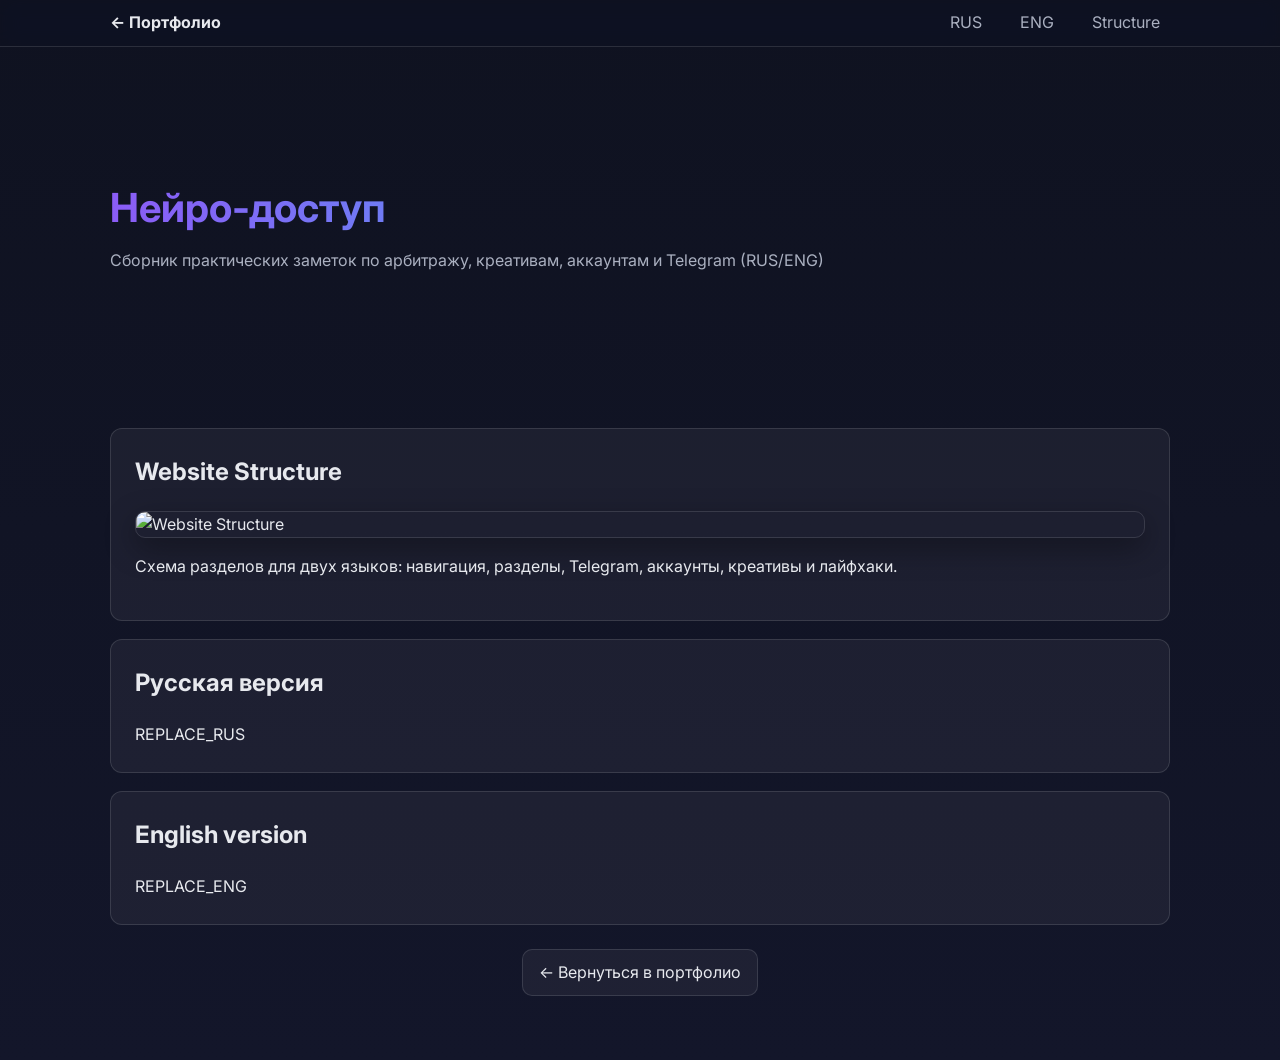
==== neuro.html @ 34d8cf26 "Add Neuro Access page with provided content and assets" ====
<!DOCTYPE html>
<html lang="ru">
<head>
  <meta charset="UTF-8" />
  <meta name="viewport" content="width=device-width, initial-scale=1.0" />
  <title>Нейро‑доступ — Гайды и структура</title>
  <meta name="description" content="Подборка материалов: работа с рекламными кабинетами, креативы, аккаунты, Telegram и лайфхаки. Рус/Eng." />
  <link rel="preconnect" href="https://fonts.googleapis.com">
  <link rel="preconnect" href="https://fonts.gstatic.com" crossorigin>
  <link href="https://fonts.googleapis.com/css2?family=Inter:wght@300;400;500;600;700&display=swap" rel="stylesheet">
  <link rel="stylesheet" href="neuro.css" />
</head>
<body>
  <nav class="nav">
    <div class="nav-container">
      <a class="nav-logo" href="index.html">← Портфолио</a>
      <div class="nav-links">
        <a href="#rus">RUS</a>
        <a href="#eng">ENG</a>
        <a href="#structure">Structure</a>
      </div>
    </div>
  </nav>

  <header class="header">
    <div class="container">
      <h1>Нейро‑доступ</h1>
      <p class="subtitle">Сборник практических заметок по арбитражу, креативам, аккаунтам и Telegram (RUS/ENG)</p>
    </div>
  </header>

  <main class="container">
    <section id="structure" class="card">
      <h2>Website Structure</h2>
      <picture>
        <img src="website_structure.jpg" alt="Website Structure" class="hero-img" />
      </picture>
      <p class="muted">Схема разделов для двух языков: навигация, разделы, Telegram, аккаунты, креативы и лайфхаки.</p>
    </section>

    <section id="rus" class="card">
      <h2>Русская версия</h2>
      <!-- RUS content injected -->
      <div class="content">
        REPLACE_RUS
      </div>
    </section>

    <section id="eng" class="card">
      <h2>English version</h2>
      <!-- ENG content injected -->
      <div class="content">
        REPLACE_ENG
      </div>
    </section>

    <footer class="footer">
      <a href="index.html" class="btn">← Вернуться в портфолио</a>
    </footer>
  </main>

  <script>
    // Smooth anchor scroll
    document.querySelectorAll('a[href^="#"]').forEach(a=>{
      a.addEventListener('click',e=>{const id=a.getAttribute('href');if(id.length>1){e.preventDefault();document.querySelector(id)?.scrollIntoView({behavior:'smooth',block:'start'});} });
    });
  </script>
</body>
</html>
---- neuro.css ----
:root{--bg:#0f1220;--card:rgba(255,255,255,.05);--text:#e7e9ee;--muted:#aab0c0;--accent:#8b5cf6;--accent2:#22d3ee;--border:rgba(255,255,255,.12);--radius:12px}
*{box-sizing:border-box}html{scroll-behavior:smooth}body{margin:0;font-family:Inter,system-ui,-apple-system,Segoe UI,Roboto,Ubuntu;line-height:1.6;background:linear-gradient(180deg,#0f1220,#13162a);color:var(--text)}
.container{max-width:1100px;margin:0 auto;padding:96px 20px 40px}
.nav{position:fixed;inset:0 0 auto 0;backdrop-filter:saturate(160%) blur(10px);background:rgba(15,18,32,.7);border-bottom:1px solid var(--border);z-index:10}
.nav-container{max-width:1100px;margin:0 auto;padding:10px 20px;display:flex;gap:20px;align-items:center;justify-content:space-between}
.nav-logo{color:var(--text);text-decoration:none;font-weight:700}
.nav-links a{color:var(--muted);text-decoration:none;margin-left:14px;padding:6px 10px;border-radius:8px}
.nav-links a:hover{background:rgba(255,255,255,.06);color:var(--text)}
.header{padding-top:80px}
.header h1{font-size:clamp(28px,4vw,40px);margin:0 0 8px;background:linear-gradient(90deg,var(--accent),var(--accent2));-webkit-background-clip:text;-webkit-text-fill-color:transparent}
.subtitle{color:var(--muted);margin:0}
.card{background:var(--card);border:1px solid var(--border);border-radius:var(--radius);padding:24px;margin:18px 0}
.card h2{margin-top:0}
.hero-img{width:100%;height:auto;display:block;border-radius:10px;border:1px solid var(--border);box-shadow:0 10px 30px rgba(0,0,0,.35)}
.content table{width:100%;border-collapse:collapse;margin:16px 0}
.content th,.content td{border:1px solid var(--border);padding:10px;vertical-align:top}
.content thead th{background:rgba(255,255,255,.06)}
.content ul{margin:10px 0 10px 18px}
.footer{display:flex;justify-content:center;margin:24px 0}
.btn{display:inline-block;background:var(--card);border:1px solid var(--border);padding:10px 16px;border-radius:10px;color:var(--text);text-decoration:none}
.btn:hover{border-color:var(--accent)}
@media (max-width:700px){.nav-links{display:flex;gap:8px;flex-wrap:wrap}.container{padding:80px 16px 32px}.content table{font-size:14px}}
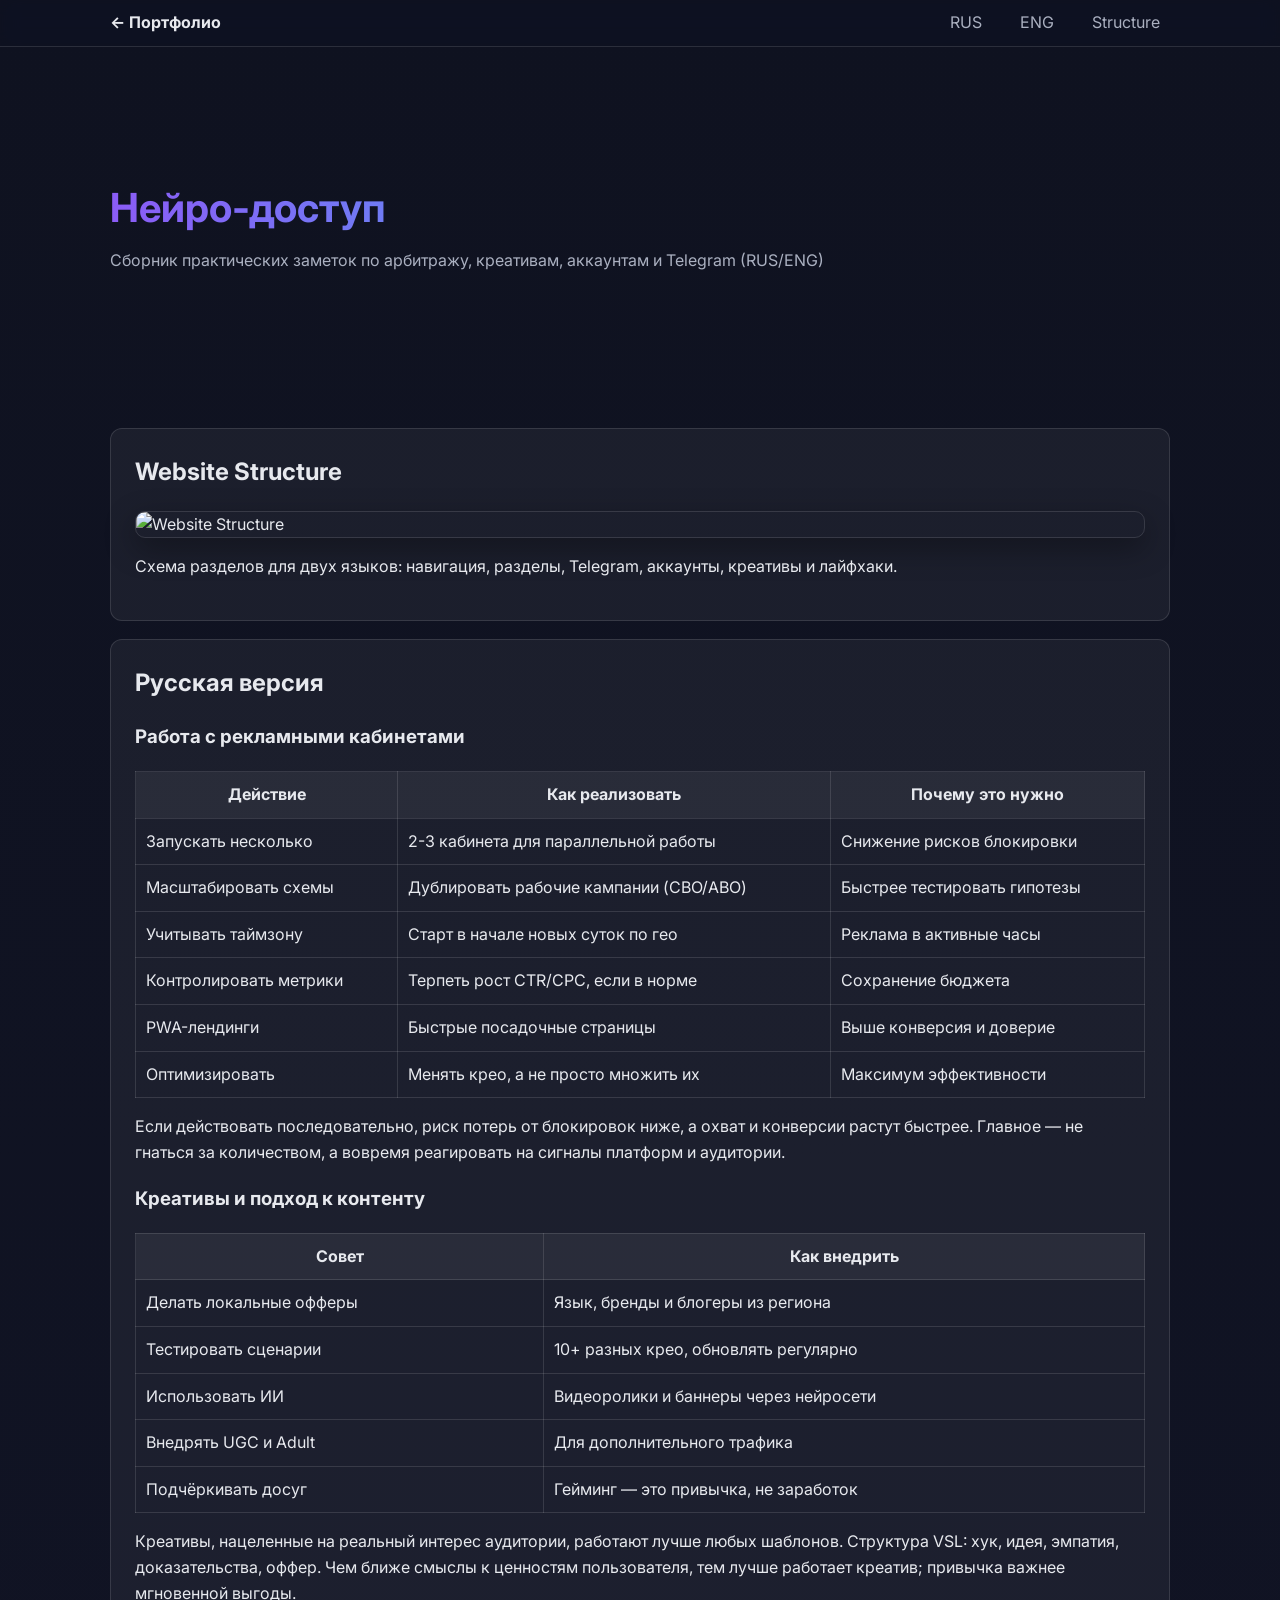
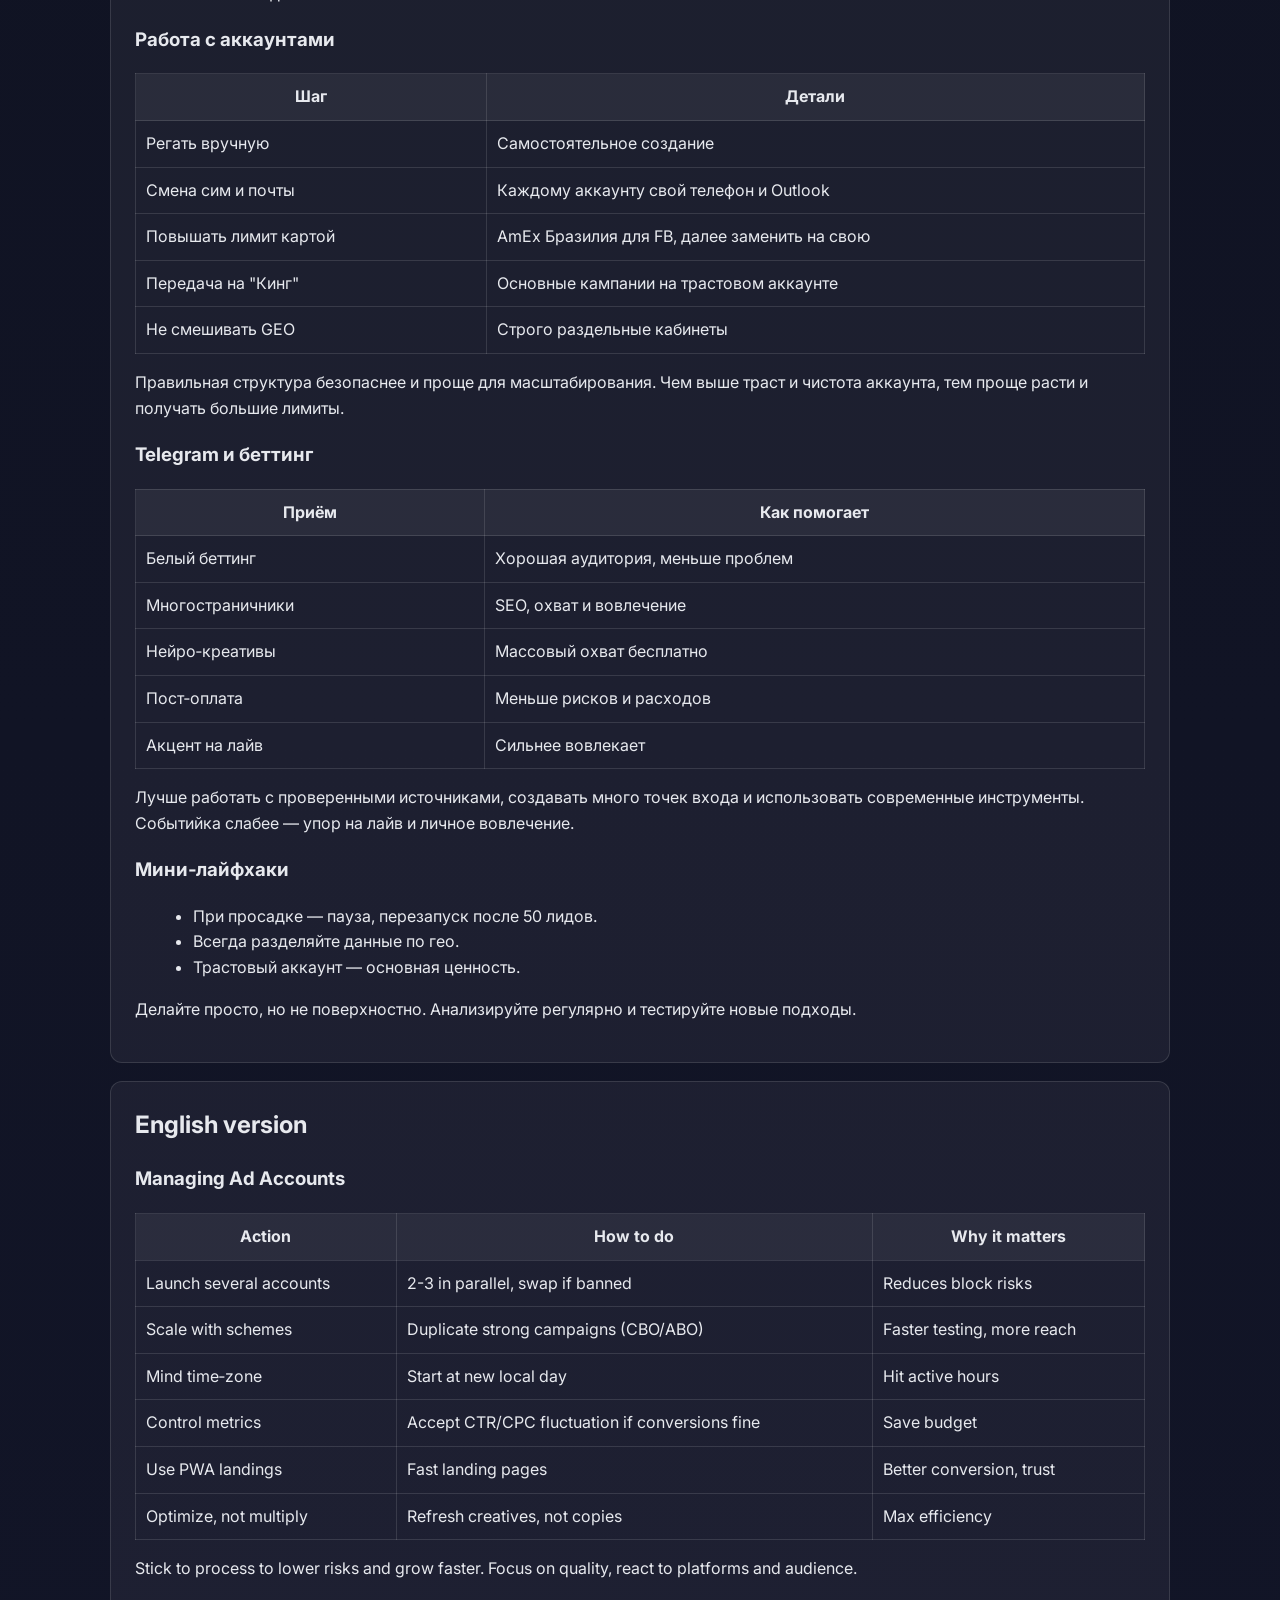
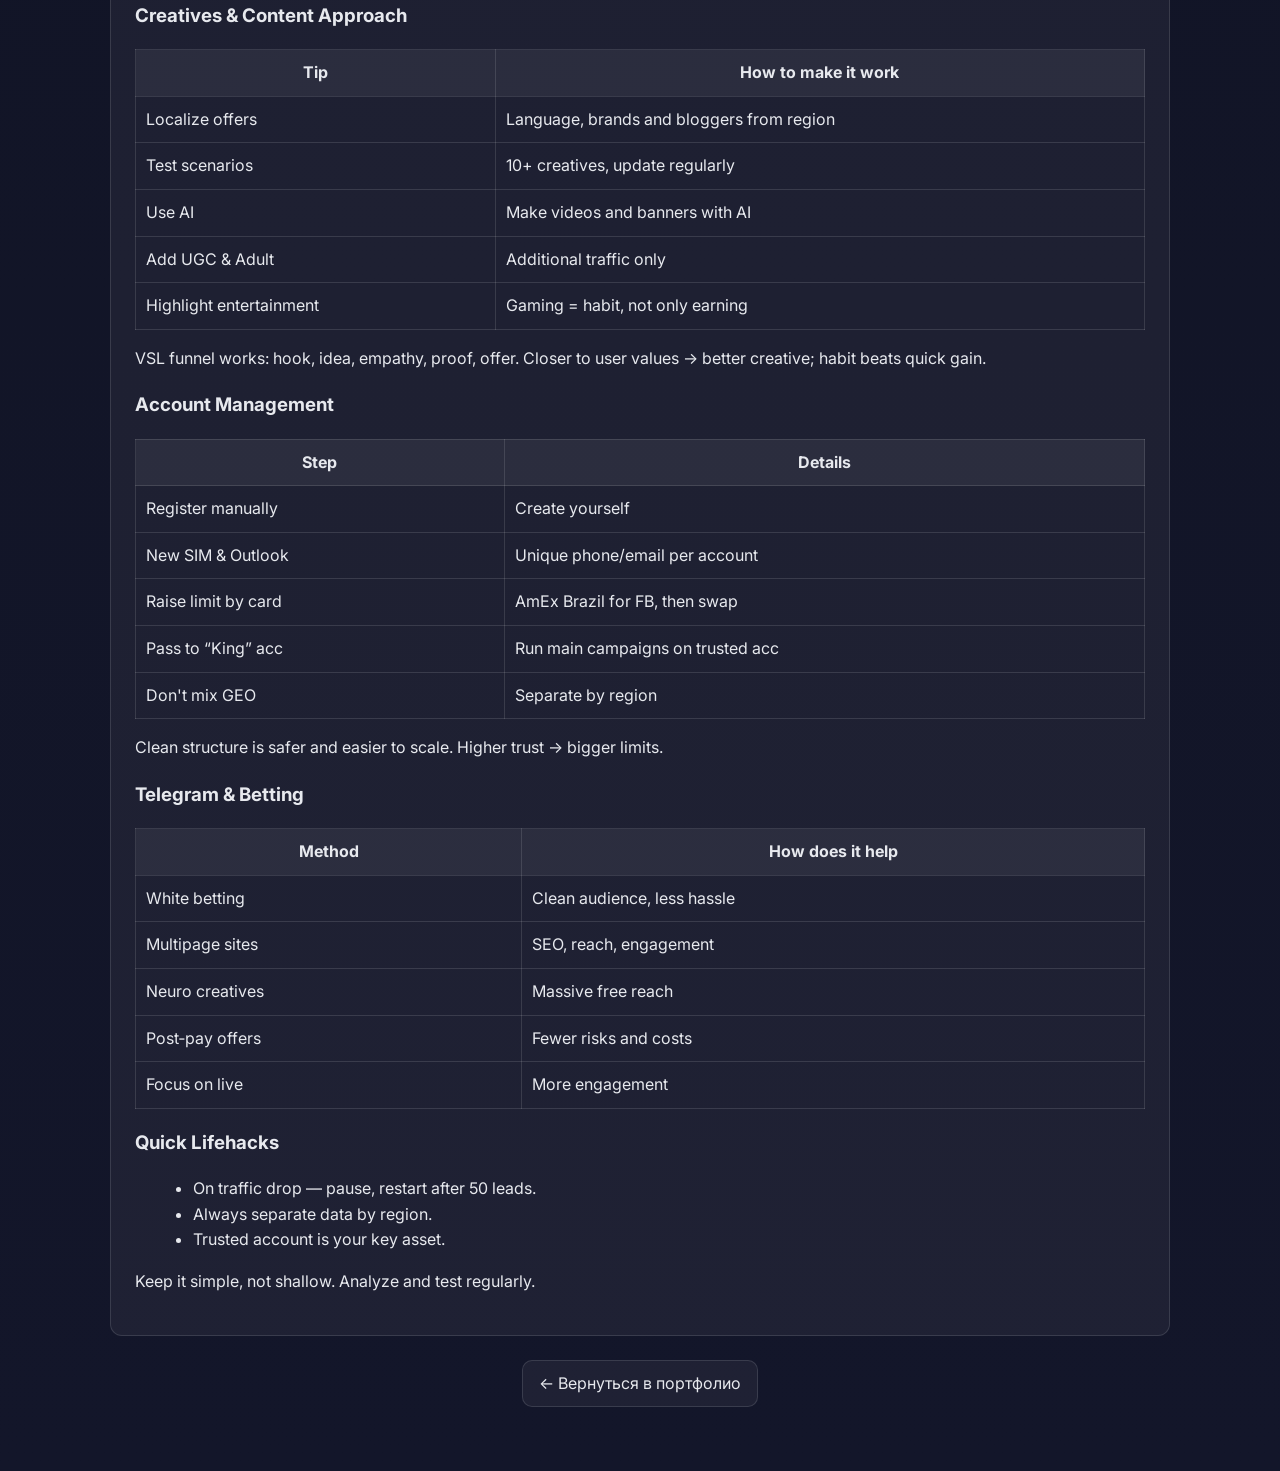
==== commit fe9c9685: "Fill Neuro page with RUS/ENG content and tables" ====
--- a/neuro.html
+++ b/neuro.html
@@ -38,20 +38,130 @@
       <p class="muted">Схема разделов для двух языков: навигация, разделы, Telegram, аккаунты, креативы и лайфхаки.</p>
     </section>
 
-    <section id="rus" class="card">
+    <section id="rus" class="card content">
       <h2>Русская версия</h2>
-      <!-- RUS content injected -->
-      <div class="content">
-        REPLACE_RUS
-      </div>
+      <h3>Работа с рекламными кабинетами</h3>
+      <table>
+        <thead><tr><th>Действие</th><th>Как реализовать</th><th>Почему это нужно</th></tr></thead>
+        <tbody>
+          <tr><td>Запускать несколько</td><td>2-3 кабинета для параллельной работы</td><td>Снижение рисков блокировки</td></tr>
+          <tr><td>Масштабировать схемы</td><td>Дублировать рабочие кампании (CBO/ABO)</td><td>Быстрее тестировать гипотезы</td></tr>
+          <tr><td>Учитывать таймзону</td><td>Старт в начале новых суток по гео</td><td>Реклама в активные часы</td></tr>
+          <tr><td>Контролировать метрики</td><td>Терпеть рост CTR/CPC, если в норме</td><td>Сохранение бюджета</td></tr>
+          <tr><td>PWA-лендинги</td><td>Быстрые посадочные страницы</td><td>Выше конверсия и доверие</td></tr>
+          <tr><td>Оптимизировать</td><td>Менять крео, а не просто множить их</td><td>Максимум эффективности</td></tr>
+        </tbody>
+      </table>
+      <p>Если действовать последовательно, риск потерь от блокировок ниже, а охват и конверсии растут быстрее. Главное — не гнаться за количеством, а вовремя реагировать на сигналы платформ и аудитории.</p>
+
+      <h3>Креативы и подход к контенту</h3>
+      <table>
+        <thead><tr><th>Совет</th><th>Как внедрить</th></tr></thead>
+        <tbody>
+          <tr><td>Делать локальные офферы</td><td>Язык, бренды и блогеры из региона</td></tr>
+          <tr><td>Тестировать сценарии</td><td>10+ разных крео, обновлять регулярно</td></tr>
+          <tr><td>Использовать ИИ</td><td>Видеоролики и баннеры через нейросети</td></tr>
+          <tr><td>Внедрять UGC и Adult</td><td>Для дополнительного трафика</td></tr>
+          <tr><td>Подчёркивать досуг</td><td>Гейминг — это привычка, не заработок</td></tr>
+        </tbody>
+      </table>
+      <p>Креативы, нацеленные на реальный интерес аудитории, работают лучше любых шаблонов. Структура VSL: хук, идея, эмпатия, доказательства, оффер. Чем ближе смыслы к ценностям пользователя, тем лучше работает креатив; привычка важнее мгновенной выгоды.</p>
+
+      <h3>Работа с аккаунтами</h3>
+      <table>
+        <thead><tr><th>Шаг</th><th>Детали</th></tr></thead>
+        <tbody>
+          <tr><td>Регать вручную</td><td>Самостоятельное создание</td></tr>
+          <tr><td>Смена сим и почты</td><td>Каждому аккаунту свой телефон и Outlook</td></tr>
+          <tr><td>Повышать лимит картой</td><td>AmEx Бразилия для FB, далее заменить на свою</td></tr>
+          <tr><td>Передача на "Кинг"</td><td>Основные кампании на трастовом аккаунте</td></tr>
+          <tr><td>Не смешивать GEO</td><td>Строго раздельные кабинеты</td></tr>
+        </tbody>
+      </table>
+      <p>Правильная структура безопаснее и проще для масштабирования. Чем выше траст и чистота аккаунта, тем проще расти и получать большие лимиты.</p>
+
+      <h3>Telegram и беттинг</h3>
+      <table>
+        <thead><tr><th>Приём</th><th>Как помогает</th></tr></thead>
+        <tbody>
+          <tr><td>Белый беттинг</td><td>Хорошая аудитория, меньше проблем</td></tr>
+          <tr><td>Многостраничники</td><td>SEO, охват и вовлечение</td></tr>
+          <tr><td>Нейро‑креативы</td><td>Массовый охват бесплатно</td></tr>
+          <tr><td>Пост‑оплата</td><td>Меньше рисков и расходов</td></tr>
+          <tr><td>Акцент на лайв</td><td>Сильнее вовлекает</td></tr>
+        </tbody>
+      </table>
+      <p>Лучше работать с проверенными источниками, создавать много точек входа и использовать современные инструменты. Событийка слабее — упор на лайв и личное вовлечение.</p>
+
+      <h3>Мини‑лайфхаки</h3>
+      <ul>
+        <li>При просадке — пауза, перезапуск после 50 лидов.</li>
+        <li>Всегда разделяйте данные по гео.</li>
+        <li>Трастовый аккаунт — основная ценность.</li>
+      </ul>
+      <p>Делайте просто, но не поверхностно. Анализируйте регулярно и тестируйте новые подходы.</p>
     </section>
 
-    <section id="eng" class="card">
+    <section id="eng" class="card content">
       <h2>English version</h2>
-      <!-- ENG content injected -->
-      <div class="content">
-        REPLACE_ENG
-      </div>
+      <h3>Managing Ad Accounts</h3>
+      <table>
+        <thead><tr><th>Action</th><th>How to do</th><th>Why it matters</th></tr></thead>
+        <tbody>
+          <tr><td>Launch several accounts</td><td>2-3 in parallel, swap if banned</td><td>Reduces block risks</td></tr>
+          <tr><td>Scale with schemes</td><td>Duplicate strong campaigns (CBO/ABO)</td><td>Faster testing, more reach</td></tr>
+          <tr><td>Mind time‑zone</td><td>Start at new local day</td><td>Hit active hours</td></tr>
+          <tr><td>Control metrics</td><td>Accept CTR/CPC fluctuation if conversions fine</td><td>Save budget</td></tr>
+          <tr><td>Use PWA landings</td><td>Fast landing pages</td><td>Better conversion, trust</td></tr>
+          <tr><td>Optimize, not multiply</td><td>Refresh creatives, not copies</td><td>Max efficiency</td></tr>
+        </tbody>
+      </table>
+      <p>Stick to process to lower risks and grow faster. Focus on quality, react to platforms and audience.</p>
+
+      <h3>Creatives & Content Approach</h3>
+      <table>
+        <thead><tr><th>Tip</th><th>How to make it work</th></tr></thead>
+        <tbody>
+          <tr><td>Localize offers</td><td>Language, brands and bloggers from region</td></tr>
+          <tr><td>Test scenarios</td><td>10+ creatives, update regularly</td></tr>
+          <tr><td>Use AI</td><td>Make videos and banners with AI</td></tr>
+          <tr><td>Add UGC & Adult</td><td>Additional traffic only</td></tr>
+          <tr><td>Highlight entertainment</td><td>Gaming = habit, not only earning</td></tr>
+        </tbody>
+      </table>
+      <p>VSL funnel works: hook, idea, empathy, proof, offer. Closer to user values → better creative; habit beats quick gain.</p>
+
+      <h3>Account Management</h3>
+      <table>
+        <thead><tr><th>Step</th><th>Details</th></tr></thead>
+        <tbody>
+          <tr><td>Register manually</td><td>Create yourself</td></tr>
+          <tr><td>New SIM & Outlook</td><td>Unique phone/email per account</td></tr>
+          <tr><td>Raise limit by card</td><td>AmEx Brazil for FB, then swap</td></tr>
+          <tr><td>Pass to “King” acc</td><td>Run main campaigns on trusted acc</td></tr>
+          <tr><td>Don't mix GEO</td><td>Separate by region</td></tr>
+        </tbody>
+      </table>
+      <p>Clean structure is safer and easier to scale. Higher trust → bigger limits.</p>
+
+      <h3>Telegram & Betting</h3>
+      <table>
+        <thead><tr><th>Method</th><th>How does it help</th></tr></thead>
+        <tbody>
+          <tr><td>White betting</td><td>Clean audience, less hassle</td></tr>
+          <tr><td>Multipage sites</td><td>SEO, reach, engagement</td></tr>
+          <tr><td>Neuro creatives</td><td>Massive free reach</td></tr>
+          <tr><td>Post‑pay offers</td><td>Fewer risks and costs</td></tr>
+          <tr><td>Focus on live</td><td>More engagement</td></tr>
+        </tbody>
+      </table>
+      <h3>Quick Lifehacks</h3>
+      <ul>
+        <li>On traffic drop — pause, restart after 50 leads.</li>
+        <li>Always separate data by region.</li>
+        <li>Trusted account is your key asset.</li>
+      </ul>
+      <p>Keep it simple, not shallow. Analyze and test regularly.</p>
     </section>
 
     <footer class="footer">
